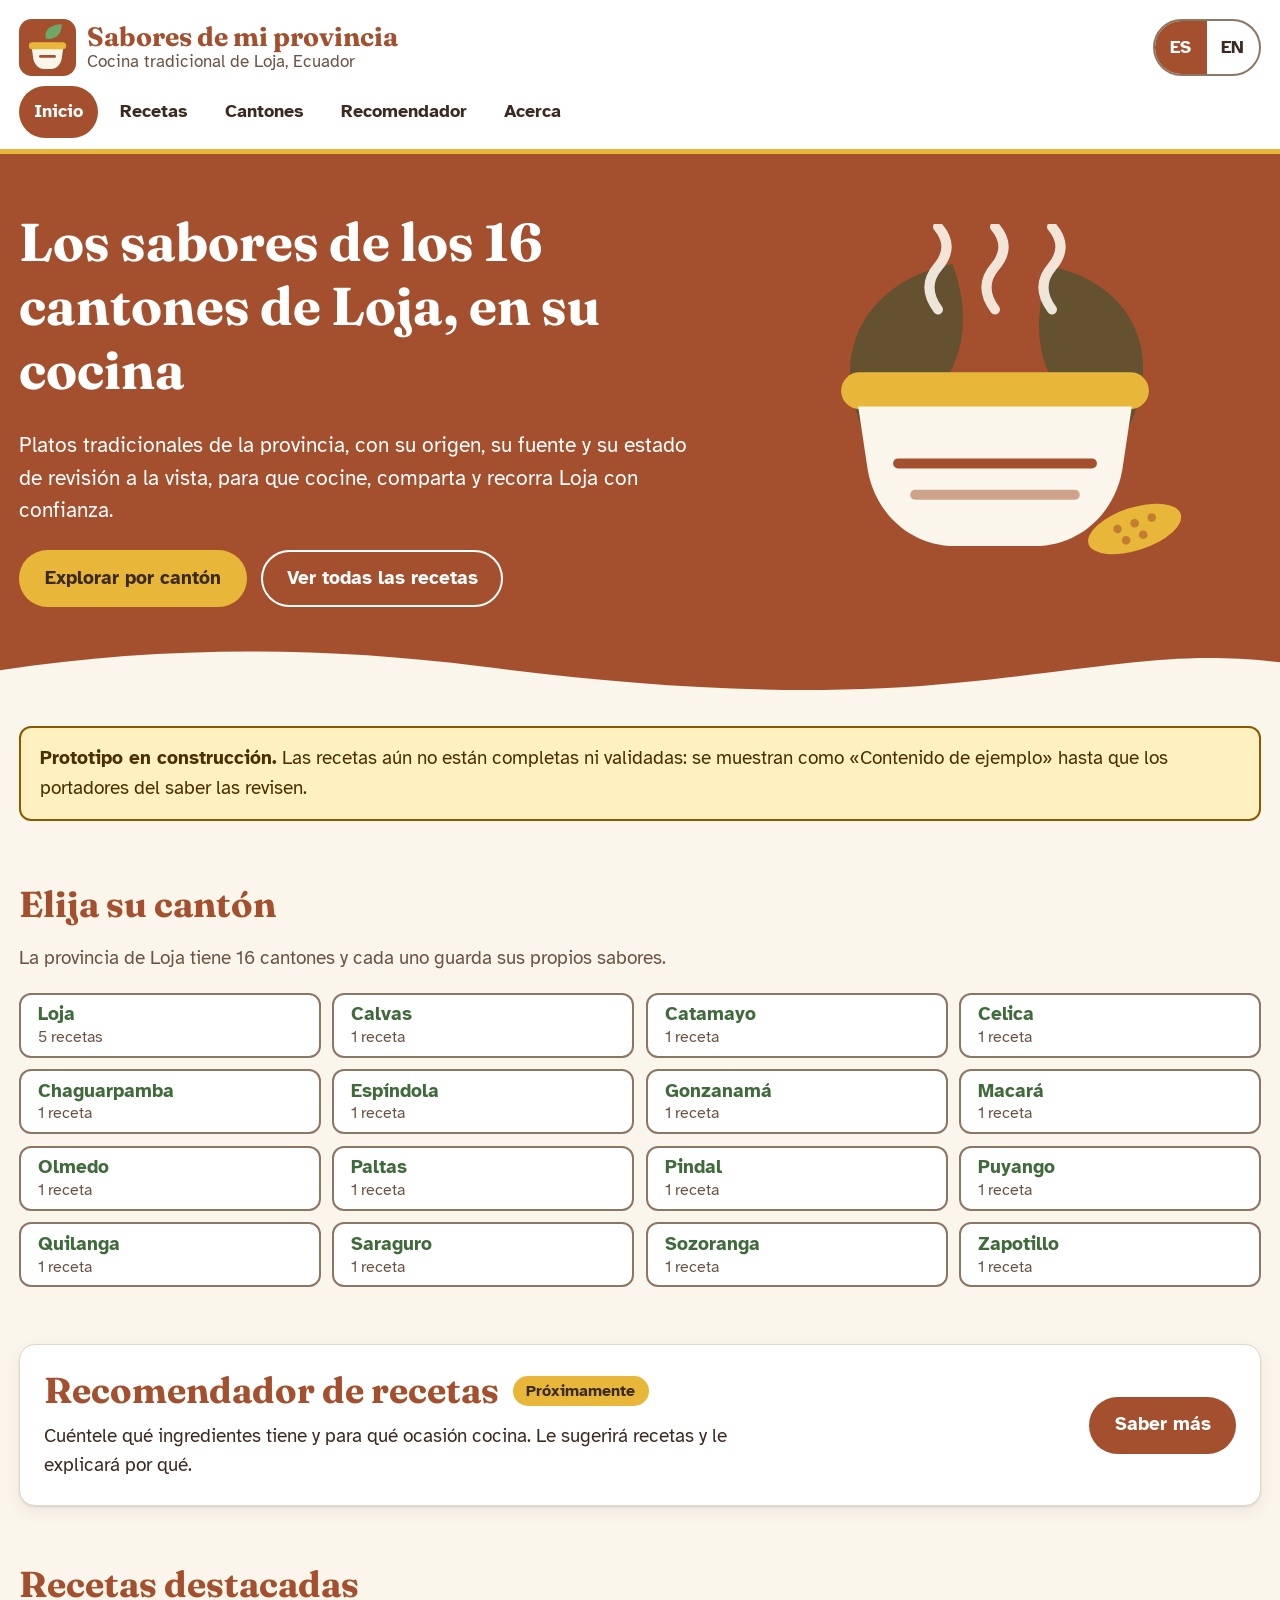
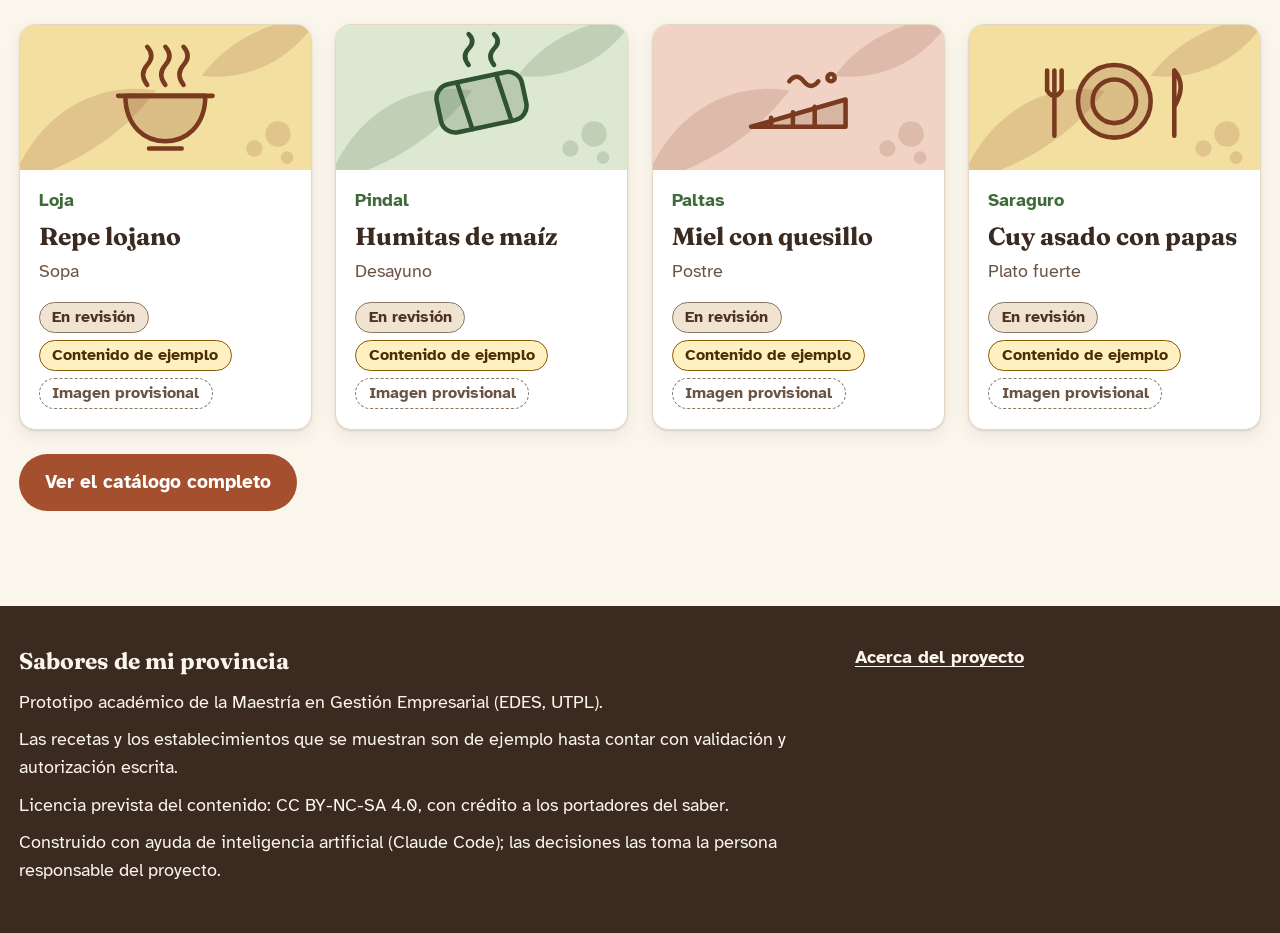
==== index.html @ e12f7990 "Etapa 1: primer diseño (portada, catálogo por cantón, idioma, accesibilidad)" ====
<!doctype html>
<html lang="es">
<head>
  <meta charset="utf-8">
  <meta name="viewport" content="width=device-width, initial-scale=1">
  <title>Sabores de mi provincia · Cocina tradicional de Loja, Ecuador</title>
  <meta name="description" content="Recetas tradicionales de los 16 cantones de Loja, Ecuador, con su origen, su fuente y su estado de revisión a la vista.">
  <meta name="color-scheme" content="light dark">
  <link rel="icon" href="assets/img/icono.svg" type="image/svg+xml">
  <link rel="preconnect" href="https://fonts.googleapis.com">
  <link rel="preconnect" href="https://fonts.gstatic.com" crossorigin>
  <link rel="stylesheet" href="https://fonts.googleapis.com/css2?family=Atkinson+Hyperlegible:ital,wght@0,400;0,700;1,400&family=Fraunces:opsz,wght@9..144,600;9..144,700&display=swap">
  <link rel="stylesheet" href="assets/css/styles.css">
  <script type="module" src="assets/js/app.js"></script>
</head>
<body data-pagina="inicio">
  <a class="saltar" href="#contenido" data-i18n="salto">Saltar al contenido</a>

  <header class="cabecera">
    <div class="contenedor cabecera__fila">
      <a class="marca" href="index.html">
        <img class="marca__logo" src="assets/img/icono.svg" alt="" width="48" height="48">
        <span class="marca__texto">
          <span class="marca__nombre">Sabores de mi provincia</span>
          <span class="marca__sub" data-i18n="marca.sub">Cocina tradicional de Loja, Ecuador</span>
        </span>
      </a>
      <div class="idioma" role="group" aria-label="Idioma" data-i18n-attr="aria-label:idioma.etiqueta">
        <button type="button" class="idioma__boton" data-lang="es" lang="es" aria-pressed="true" aria-label="Español">ES</button>
        <button type="button" class="idioma__boton" data-lang="en" lang="en" aria-pressed="false" aria-label="English">EN</button>
      </div>
    </div>
    <nav class="contenedor nav" aria-label="Principal" data-i18n-attr="aria-label:nav.etiqueta">
      <ul>
        <li><a href="index.html" aria-current="page" data-i18n="nav.inicio">Inicio</a></li>
        <li><a href="recetas.html" data-i18n="nav.recetas">Recetas</a></li>
        <li><a href="recetas.html#cantones" data-i18n="nav.cantones">Cantones</a></li>
        <li><a href="recomendador.html" data-i18n="nav.recomendador">Recomendador</a></li>
        <li><a href="acerca.html" data-i18n="nav.acerca">Acerca</a></li>
      </ul>
    </nav>
  </header>

  <main id="contenido" tabindex="-1">
    <section class="hero" aria-labelledby="titulo-portada">
      <div class="contenedor hero__fila">
        <div class="hero__texto">
          <h1 id="titulo-portada" data-i18n="inicio.h1">Los sabores de los 16 cantones de Loja, en su cocina</h1>
          <p class="hero__lead" data-i18n="inicio.lead">Platos tradicionales de la provincia, con su origen, su fuente y su estado de revisión a la vista, para que cocine, comparta y recorra Loja con confianza.</p>
          <div class="hero__acciones">
            <a class="boton boton--maiz" href="#cantones" data-i18n="inicio.cta.explorar">Explorar por cantón</a>
            <a class="boton boton--contorno" href="recetas.html" data-i18n="inicio.cta.recetas">Ver todas las recetas</a>
          </div>
        </div>
        <div class="hero__arte" aria-hidden="true">
          <svg viewBox="0 0 320 260" focusable="false">
            <path d="M70 150C40 90 70 40 130 28C150 80 130 130 70 150Z" fill="#2F5230" opacity=".55"/>
            <path d="M250 150C282 92 256 42 200 30C178 80 196 132 250 150Z" fill="#2F5230" opacity=".55"/>
            <path d="M120 60q-12 -16 0 -30q12 -14 0 -28M160 60q-12 -16 0 -30q12 -14 0 -28M200 60q-12 -16 0 -30q12 -14 0 -28" fill="none" stroke="#FBF6EC" stroke-width="7" stroke-linecap="round" opacity=".9"/>
            <rect x="52" y="104" width="216" height="26" rx="13" fill="#E8B638"/>
            <path d="M64 128h192l-6 40c-4 34-30 58-62 58h-56c-32 0-58-24-62-58Z" fill="#FBF6EC"/>
            <path d="M92 168h136" stroke="#A4502E" stroke-width="7" stroke-linecap="round"/>
            <path d="M104 190h112" stroke="#A4502E" stroke-width="7" stroke-linecap="round" opacity=".5"/>
            <ellipse cx="258" cy="214" rx="34" ry="15" fill="#E8B638" transform="rotate(-18 258 214)"/>
            <g fill="#A4502E" opacity=".55"><circle cx="246" cy="214" r="3"/><circle cx="258" cy="210" r="3"/><circle cx="270" cy="206" r="3"/><circle cx="252" cy="222" r="3"/><circle cx="264" cy="218" r="3"/></g>
          </svg>
        </div>
      </div>
      <svg class="hero__ola" viewBox="0 0 1440 60" preserveAspectRatio="none" aria-hidden="true" focusable="false"><path d="M0 60V28C180 4 360 4 540 24S900 56 1080 40 1320 8 1440 20V60Z"/></svg>
    </section>

    <div class="contenedor">
      <div class="aviso" role="note">
        <p><strong data-i18n="aviso.titulo">Prototipo en construcción.</strong> <span data-i18n="aviso.texto">Las recetas aún no están completas ni validadas: se muestran como «Contenido de ejemplo» hasta que los portadores del saber las revisen.</span></p>
      </div>

      <section class="seccion" id="cantones" aria-labelledby="titulo-cantones">
        <h2 id="titulo-cantones" data-i18n="inicio.cantones.h2">Elija su cantón</h2>
        <p class="seccion__intro" data-i18n="inicio.cantones.intro">La provincia de Loja tiene 16 cantones y cada uno guarda sus propios sabores.</p>
        <ul class="chips" id="lista-cantones"></ul>
      </section>

      <section class="seccion" aria-labelledby="titulo-recomendador">
        <div class="banda">
          <h2 id="titulo-recomendador">
            <span data-i18n="inicio.recomendador.h2">Recomendador de recetas</span>
            <span class="insignia insignia--proximamente" data-i18n="insignia.proximamente">Próximamente</span>
          </h2>
          <p data-i18n="inicio.recomendador.texto">Cuéntele qué ingredientes tiene y para qué ocasión cocina. Le sugerirá recetas y le explicará por qué.</p>
          <a class="boton boton--primario" href="recomendador.html" data-i18n="inicio.recomendador.enlace">Saber más</a>
        </div>
      </section>

      <section class="seccion" aria-labelledby="titulo-destacadas">
        <h2 id="titulo-destacadas" data-i18n="inicio.destacadas.h2">Recetas destacadas</h2>
        <ul class="rejilla rejilla--destacadas" id="lista-destacadas"></ul>
        <p style="margin-top:1.25rem"><a class="boton boton--primario" href="recetas.html" data-i18n="inicio.destacadas.ver">Ver el catálogo completo</a></p>
      </section>

      <noscript><p class="aviso" data-i18n="noscript">Este sitio necesita JavaScript para mostrar las recetas. Actívelo en su navegador.</p></noscript>
    </div>
  </main>

  <footer class="pie">
    <div class="contenedor pie__grid">
      <div>
        <p class="pie__marca">Sabores de mi provincia</p>
        <p data-i18n="pie.proyecto">Prototipo académico de la Maestría en Gestión Empresarial (EDES, UTPL).</p>
        <p data-i18n="pie.ejemplo">Las recetas y los establecimientos que se muestran son de ejemplo hasta contar con validación y autorización escrita.</p>
        <p data-i18n="pie.licencia">Licencia prevista del contenido: CC BY-NC-SA 4.0, con crédito a los portadores del saber.</p>
        <p data-i18n="pie.ia">Construido con ayuda de inteligencia artificial (Claude Code); las decisiones las toma la persona responsable del proyecto.</p>
      </div>
      <p><a href="acerca.html" data-i18n="pie.acerca">Acerca del proyecto</a></p>
    </div>
  </footer>

  <div id="anuncios" class="solo-lectores" role="status" aria-live="polite"></div>
</body>
</html>
---- assets/css/styles.css ----
/* ==========================================================================
   Sabores de mi provincia — hoja de estilos
   Diseño pensado primero para teléfono (360 px) y luego ampliado.
   Colores: barro del tiesto, hoja de achira, maíz, café y quesillo.
   Los contrastes se comprueban con herramientas/contraste.py
   ========================================================================== */

/* ---------- 1. Tokens de diseño ---------- */
:root {
  --color-fondo: #FBF6EC;          /* crema quesillo */
  --color-superficie: #FFFFFF;     /* tarjetas */
  --color-texto: #3B2A20;          /* café tostado */
  --color-texto-suave: #6B5444;
  --color-primario: #A4502E;       /* terracota */
  --color-sobre-primario: #FFFFFF;
  --color-secundario: #3F6B3A;     /* verde achira */
  --color-acento: #E8B638;         /* maíz: solo decoración y fondos con texto oscuro */
  --color-sobre-acento: #3B2A20;

  --color-aviso-fondo: #FFF0C2;
  --color-aviso-texto: #4A3000;
  --color-aviso-borde: #8A5A00;
  --color-revision-fondo: #F0E3D2;
  --color-revision-texto: #4D3320;

  --color-borde: #8C7664;          /* bordes de controles (≥ 3:1) */
  --color-borde-suave: #E4D8C4;    /* solo decorativo */
  --color-foco: #0B4F9C;
  --color-foco-pie: #FFD166;

  --color-hero-fondo: #A4502E;
  --color-hero-texto: #FFFFFF;
  --color-pie-fondo: #3B2A20;
  --color-pie-texto: #FBF6EC;

  /* Fondos y trazos de las ilustraciones provisionales (decorativas) */
  --ilu-a-fondo: #F3DFA0; --ilu-a-trazo: #7A3A1F;   /* maíz */
  --ilu-b-fondo: #DCE8D2; --ilu-b-trazo: #2F5230;   /* achira */
  --ilu-c-fondo: #F0D3C4; --ilu-c-trazo: #7A3A1F;   /* barro */

  --fuente-titulos: "Fraunces", Georgia, "Times New Roman", serif;
  --fuente-texto: "Atkinson Hyperlegible", system-ui, -apple-system, "Segoe UI", Roboto, "Helvetica Neue", Arial, sans-serif;

  --radio: 16px;
  --sombra: 0 1px 2px rgba(59, 42, 32, .12), 0 6px 16px rgba(59, 42, 32, .08);
  --ancho: 70rem;
}

@media (prefers-color-scheme: dark) {
  :root {
    --color-fondo: #1E1712;
    --color-superficie: #2A2018;
    --color-texto: #F4EADB;
    --color-texto-suave: #CDBCA8;
    --color-primario: #E59A78;
    --color-sobre-primario: #1E1712;
    --color-secundario: #A6D19C;
    --color-sobre-acento: #3B2A20;

    --color-aviso-fondo: #3A2D10;
    --color-aviso-texto: #FFE3A0;
    --color-aviso-borde: #E8B638;
    --color-revision-fondo: #3A2C21;
    --color-revision-texto: #F0DCC6;

    --color-borde: #9C8672;
    --color-borde-suave: #3D3025;
    --color-foco: #FFD166;

    --color-hero-fondo: #7A3A1F;
    --color-hero-texto: #FFF8EE;
    --color-pie-fondo: #120D0A;
    --color-pie-texto: #F4EADB;

    --ilu-a-fondo: #4A3A1C; --ilu-a-trazo: #F2C88A;
    --ilu-b-fondo: #2A3D2A; --ilu-b-trazo: #BFE0B4;
    --ilu-c-fondo: #4A2C20; --ilu-c-trazo: #F2B49A;

    --sombra: 0 1px 2px rgba(0, 0, 0, .5), 0 6px 16px rgba(0, 0, 0, .3);
  }
}

/* ---------- 2. Base ---------- */
*, *::before, *::after { box-sizing: border-box; }

html {
  font-size: 112.5%;               /* 18 px base; crece con la configuración del navegador */
  -webkit-text-size-adjust: 100%;
}

body {
  margin: 0;
  min-height: 100vh;
  display: flex;
  flex-direction: column;
  background: var(--color-fondo);
  color: var(--color-texto);
  font-family: var(--fuente-texto);
  line-height: 1.55;
}

main { flex: 1 0 auto; }
main:focus { outline: none; }

h1, h2, h3 {
  font-family: var(--fuente-titulos);
  font-weight: 700;
  line-height: 1.2;
  margin: 0 0 .5em;
  color: var(--color-texto);
}
h1 { font-size: clamp(1.8rem, 1.2rem + 3vw, 2.8rem); }
h2 { font-size: clamp(1.4rem, 1.15rem + 1.2vw, 1.9rem); color: var(--color-primario); }
h3 { font-size: 1.2rem; }
h2:focus { outline: none; }

p { margin: 0 0 1em; }
a { color: var(--color-primario); text-underline-offset: .18em; }
a:hover { text-decoration-thickness: 3px; }
img, svg { max-width: 100%; }
ul { margin: 0; padding: 0; list-style: none; }

.contenedor {
  width: min(100% - 2rem, var(--ancho));
  margin-inline: auto;
}

.solo-lectores {
  position: absolute; width: 1px; height: 1px; overflow: hidden;
  clip: rect(0 0 0 0); clip-path: inset(50%); white-space: nowrap;
}

/* Foco visible en todos los elementos interactivos (WCAG 2.4.7 y 2.4.11) */
:focus-visible {
  outline: 3px solid var(--color-foco);
  outline-offset: 3px;
  border-radius: 4px;
}

.saltar {
  position: absolute; left: .5rem; top: -4rem; z-index: 10;
  background: var(--color-superficie); color: var(--color-texto);
  padding: .75rem 1rem; border: 2px solid var(--color-texto); border-radius: 8px;
  font-weight: 700;
}
.saltar:focus { top: .5rem; }

/* ---------- 3. Cabecera y navegación ---------- */
.cabecera {
  background: var(--color-superficie);
  border-bottom: 5px solid var(--color-acento);
}
.cabecera__fila {
  display: flex; align-items: center; justify-content: space-between;
  gap: .75rem; padding-block: .75rem .25rem;
}

.marca {
  display: flex; align-items: center; gap: .6rem;
  color: var(--color-texto); text-decoration: none; min-width: 0;
}
.marca:hover .marca__nombre { text-decoration: underline; text-decoration-thickness: 2px; }
.marca__logo { width: 2.6rem; height: 2.6rem; flex: none; }
.marca__texto { display: flex; flex-direction: column; min-width: 0; }
.marca__nombre {
  font-family: var(--fuente-titulos); font-weight: 700;
  font-size: 1.2rem; line-height: 1.15; color: var(--color-primario);
}
.marca__sub { font-size: .875rem; line-height: 1.25; color: var(--color-texto-suave); }

.idioma {
  display: flex; flex: none;
  border: 2px solid var(--color-borde); border-radius: 999px; overflow: hidden;
}
.idioma__boton {
  min-width: 2.75rem; min-height: 2.75rem; padding: 0 .5rem;
  font: inherit; font-weight: 700; font-size: .95rem;
  background: transparent; color: var(--color-texto);
  border: 0; cursor: pointer;
}
.idioma__boton:hover { background: var(--color-revision-fondo); }
.idioma__boton[aria-pressed="true"] {
  background: var(--color-primario); color: var(--color-sobre-primario);
}
.idioma__boton:focus-visible { outline-offset: -4px; border-radius: 999px; }

.nav ul {
  display: flex; flex-wrap: wrap; gap: .25rem .35rem; padding-block: .25rem .6rem;
}
.nav a {
  display: inline-flex; align-items: center; min-height: 2.75rem;
  padding: .25rem .8rem; border-radius: 999px;
  color: var(--color-texto); text-decoration: none; font-weight: 700; font-size: .95rem;
}
.nav a:hover { background: var(--color-revision-fondo); text-decoration: underline; }
.nav a[aria-current="page"] {
  background: var(--color-primario); color: var(--color-sobre-primario);
}

/* ---------- 4. Botones, insignias, avisos ---------- */
.boton {
  display: inline-flex; align-items: center; justify-content: center; gap: .5rem;
  min-height: 3rem; padding: .6rem 1.25rem; border-radius: 999px;
  font: inherit; font-weight: 700; text-decoration: none; text-align: center;
  border: 2px solid transparent; cursor: pointer;
}
.boton--maiz { background: var(--color-acento); color: var(--color-sobre-acento); }
.boton--maiz:hover { background: #F2C85A; }
.boton--contorno { border-color: currentColor; color: var(--color-hero-texto); background: transparent; }
.boton--contorno:hover { background: rgba(255, 255, 255, .14); }
.boton--primario { background: var(--color-primario); color: var(--color-sobre-primario); }
.boton--primario:hover { text-decoration: underline; }
.hero :focus-visible { outline-color: #FFFFFF; }

.insignias { display: flex; flex-wrap: wrap; gap: .4rem; }
.insignia {
  display: inline-block; padding: .15rem .65rem; border-radius: 999px;
  font-family: var(--fuente-texto); font-size: .85rem; font-weight: 700; line-height: 1.4;
  border: 1.5px solid transparent;
}
.insignia--revision { background: var(--color-revision-fondo); color: var(--color-revision-texto); border-color: var(--color-borde); }
.insignia--ejemplo { background: var(--color-aviso-fondo); color: var(--color-aviso-texto); border-color: var(--color-aviso-borde); }
.insignia--imagen { background: transparent; color: var(--color-texto-suave); border: 1.5px dashed var(--color-borde); }
.insignia--validada { background: var(--color-secundario); color: var(--color-fondo); }
.insignia--proximamente { background: var(--color-acento); color: var(--color-sobre-acento); }

.aviso {
  margin-block: 1.25rem;
  padding: .85rem 1rem; border-radius: 12px;
  background: var(--color-aviso-fondo); color: var(--color-aviso-texto);
  border: 2px solid var(--color-aviso-borde);
}
.aviso p { margin: 0; }

/* ---------- 5. Portada ---------- */
.hero {
  position: relative; overflow: hidden;
  background: var(--color-hero-fondo); color: var(--color-hero-texto);
  padding-top: 2rem;
}
.hero__fila { position: relative; z-index: 1; display: grid; gap: 1rem; padding-bottom: 3.5rem; }
.hero h1 { color: var(--color-hero-texto); max-width: 22ch; }
.hero__lead { font-size: 1.1rem; max-width: 38rem; }
.hero__acciones { display: flex; flex-wrap: wrap; gap: .75rem; margin-top: 1.25rem; }
.hero__arte { display: none; }
.hero__ola { position: absolute; left: 0; bottom: -1px; width: 100%; height: 2.2rem; display: block; }
.hero__ola path { fill: var(--color-fondo); }

.seccion { padding-block: 2rem 1rem; }
.seccion__intro { max-width: 40rem; color: var(--color-texto-suave); }

.chips { display: grid; grid-template-columns: repeat(2, 1fr); gap: .6rem; }
.chip {
  display: flex; flex-direction: column; justify-content: center; gap: .1rem;
  min-height: 3.25rem; padding: .45rem .9rem;
  background: var(--color-superficie); color: var(--color-secundario);
  border: 2px solid var(--color-borde); border-radius: 12px;
  text-decoration: none; font-weight: 700; line-height: 1.2;
}
.chip__n { font-size: .85rem; font-weight: 400; color: var(--color-texto-suave); }
.chip:hover { border-color: var(--color-secundario); text-decoration: underline; }

.banda {
  display: grid; gap: .5rem; padding: 1.25rem; border-radius: var(--radio);
  background: var(--color-superficie); border: 1px solid var(--color-borde-suave); box-shadow: var(--sombra);
}
.banda h2 { margin: 0; display: flex; flex-wrap: wrap; align-items: center; gap: .5rem .75rem; }
.banda p { margin: 0; max-width: 40rem; }
.banda .boton { justify-self: start; margin-top: .5rem; }

/* ---------- 6. Tarjetas de receta ---------- */
.rejilla { display: grid; grid-template-columns: 1fr; gap: 1rem; }
.tarjeta {
  display: flex; flex-direction: column; overflow: hidden;
  background: var(--color-superficie); border: 1px solid var(--color-borde-suave);
  border-radius: var(--radio); box-shadow: var(--sombra);
}
.tarjeta__imagen { aspect-ratio: 2 / 1; background: var(--ilu-a-fondo); }
.tarjeta__imagen svg { display: block; width: 100%; height: 100%; }
.tarjeta__cuerpo { display: flex; flex-direction: column; gap: .35rem; padding: .9rem 1rem 1.1rem; flex: 1; }
.tarjeta__canton { margin: 0; font-weight: 700; font-size: .95rem; color: var(--color-secundario); }
.tarjeta__titulo { margin: 0; font-size: 1.3rem; color: var(--color-texto); }
.tarjeta__tipo { margin: 0; color: var(--color-texto-suave); font-size: .95rem; }
.tarjeta .insignias { margin-top: auto; padding-top: .5rem; }

.ilu { color: var(--ilu-trazo); }
.ilu--a { --ilu-fondo: var(--ilu-a-fondo); --ilu-trazo: var(--ilu-a-trazo); }
.ilu--b { --ilu-fondo: var(--ilu-b-fondo); --ilu-trazo: var(--ilu-b-trazo); }
.ilu--c { --ilu-fondo: var(--ilu-c-fondo); --ilu-trazo: var(--ilu-c-trazo); }
.ilu__fondo { fill: var(--ilu-fondo); }
.ilu__relleno { fill: var(--ilu-trazo); opacity: .16; }
.ilu__linea { fill: none; stroke: var(--ilu-trazo); stroke-width: 5; stroke-linecap: round; stroke-linejoin: round; }
.ilu__masa { fill: var(--ilu-trazo); fill-opacity: .2; stroke: var(--ilu-trazo); stroke-width: 5; stroke-linejoin: round; }

/* ---------- 7. Catálogo ---------- */
.encabezado-pagina { padding-block: 2rem 0; }
.encabezado-pagina p { max-width: 40rem; }
.conteo { font-weight: 700; color: var(--color-texto-suave); }
.indice { margin-block: 1.5rem; }
.indice h2 { font-size: 1.15rem; }
.canton {
  padding-block: 1.25rem 1.75rem; scroll-margin-top: 1rem;
  border-top: 3px solid var(--color-acento);
}
/* Los cantones con una sola receta se reparten en columnas; los que tienen varias ocupan todo el ancho */
.catalogo { display: grid; grid-template-columns: 1fr; column-gap: 1.5rem; }
.canton:not(.canton--varias) .rejilla { grid-template-columns: 1fr; }
.canton__cab { display: flex; flex-direction: column; gap: .15rem; margin-bottom: 1rem; }
.canton__cab h2 { margin: 0; }
.canton__cab p { margin: 0; color: var(--color-texto-suave); font-size: .95rem; }
.estado { min-height: 1.5rem; font-weight: 700; }
.estado--error { padding: 1rem; border: 2px solid var(--color-aviso-borde); border-radius: 12px; background: var(--color-aviso-fondo); color: var(--color-aviso-texto); }

/* ---------- 8. Páginas «próximamente» ---------- */
.prox { padding-block: 2.5rem 3rem; max-width: 42rem; }
.prox .insignia { margin-bottom: 1rem; }

/* ---------- 9. Pie de página ---------- */
.pie {
  margin-top: 3rem; padding-block: 2rem;
  background: var(--color-pie-fondo); color: var(--color-pie-texto); font-size: .95rem;
}
.pie__grid { display: grid; gap: 1.25rem; }
.pie p { margin: 0 0 .5rem; max-width: 46rem; }
.pie a { color: var(--color-pie-texto); font-weight: 700; }
.pie :focus-visible { outline-color: var(--color-foco-pie); }
.pie__marca { font-family: var(--fuente-titulos); font-size: 1.2rem; font-weight: 700; }

/* ---------- 10. Pantallas medianas y grandes ---------- */
@media (min-width: 40rem) {
  .chips { grid-template-columns: repeat(3, 1fr); }
  .rejilla { grid-template-columns: repeat(2, 1fr); }
  .catalogo { grid-template-columns: repeat(2, 1fr); }
  .canton--varias { grid-column: 1 / -1; }
  .marca__nombre { font-size: 1.4rem; }
  .marca__logo { width: 3rem; height: 3rem; }
}

@media (min-width: 56rem) {
  html { font-size: 118.75%; }
  .chips { grid-template-columns: repeat(4, 1fr); }
  .rejilla { grid-template-columns: repeat(3, 1fr); gap: 1.25rem; }
  .cabecera__fila { padding-block: 1rem .25rem; }
  .rejilla--destacadas { grid-template-columns: repeat(4, 1fr); }
  .catalogo { grid-template-columns: repeat(3, 1fr); }
  .hero { padding-top: 3rem; }
  .hero__fila { grid-template-columns: 1.3fr 1fr; align-items: center; padding-bottom: 5rem; }
  .hero__arte { display: block; }
  .hero__arte svg { width: 100%; max-width: 24rem; margin-inline: auto; display: block; }
  .hero__ola { height: 3.2rem; }
  .banda { grid-template-columns: 1fr auto; align-items: center; column-gap: 2rem; }
  .banda .boton { margin-top: 0; grid-row: 1 / span 2; grid-column: 2; }
  .pie__grid { grid-template-columns: 2fr 1fr; align-items: start; }
}

/* ---------- 11. Preferencias de accesibilidad ---------- */
@media (prefers-reduced-motion: reduce) {
  *, *::before, *::after { transition: none !important; animation: none !important; }
}

@media (forced-colors: active) {
  .tarjeta, .chip, .aviso, .insignia { border: 2px solid CanvasText; }
}
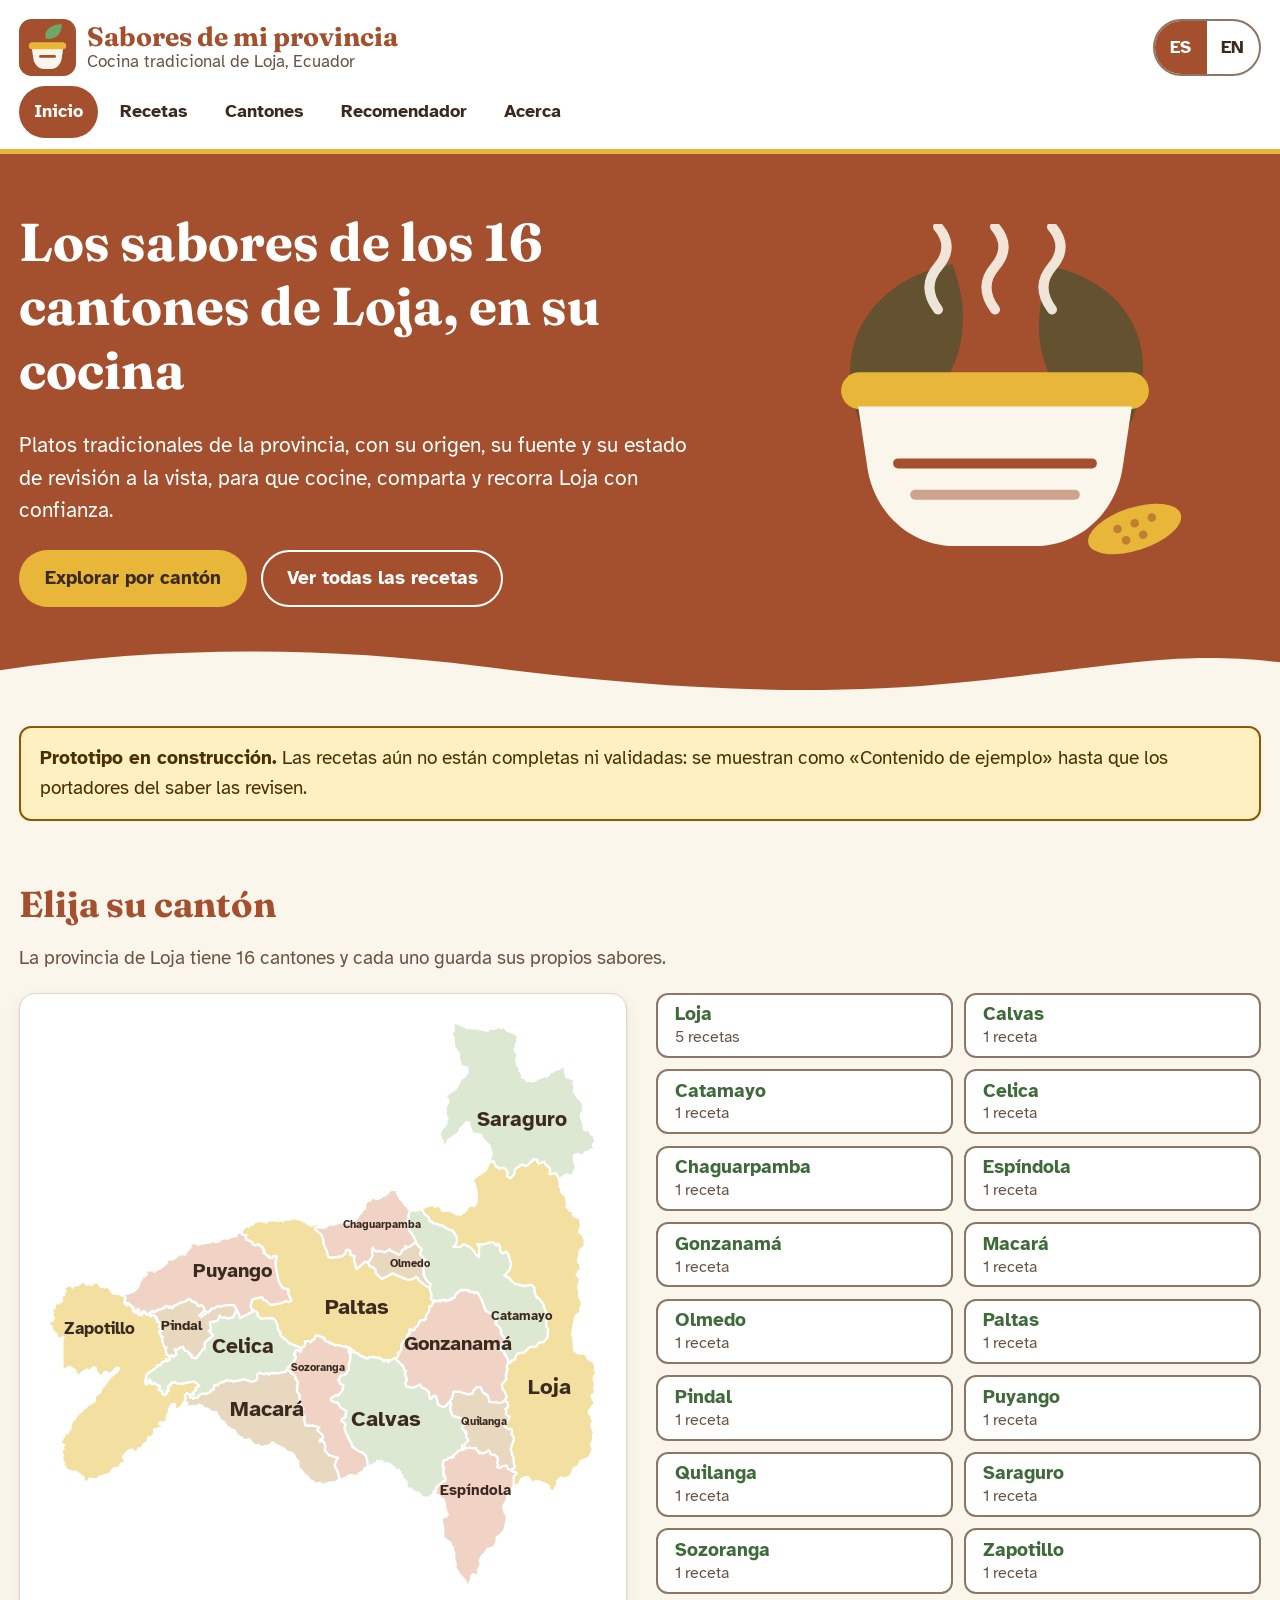
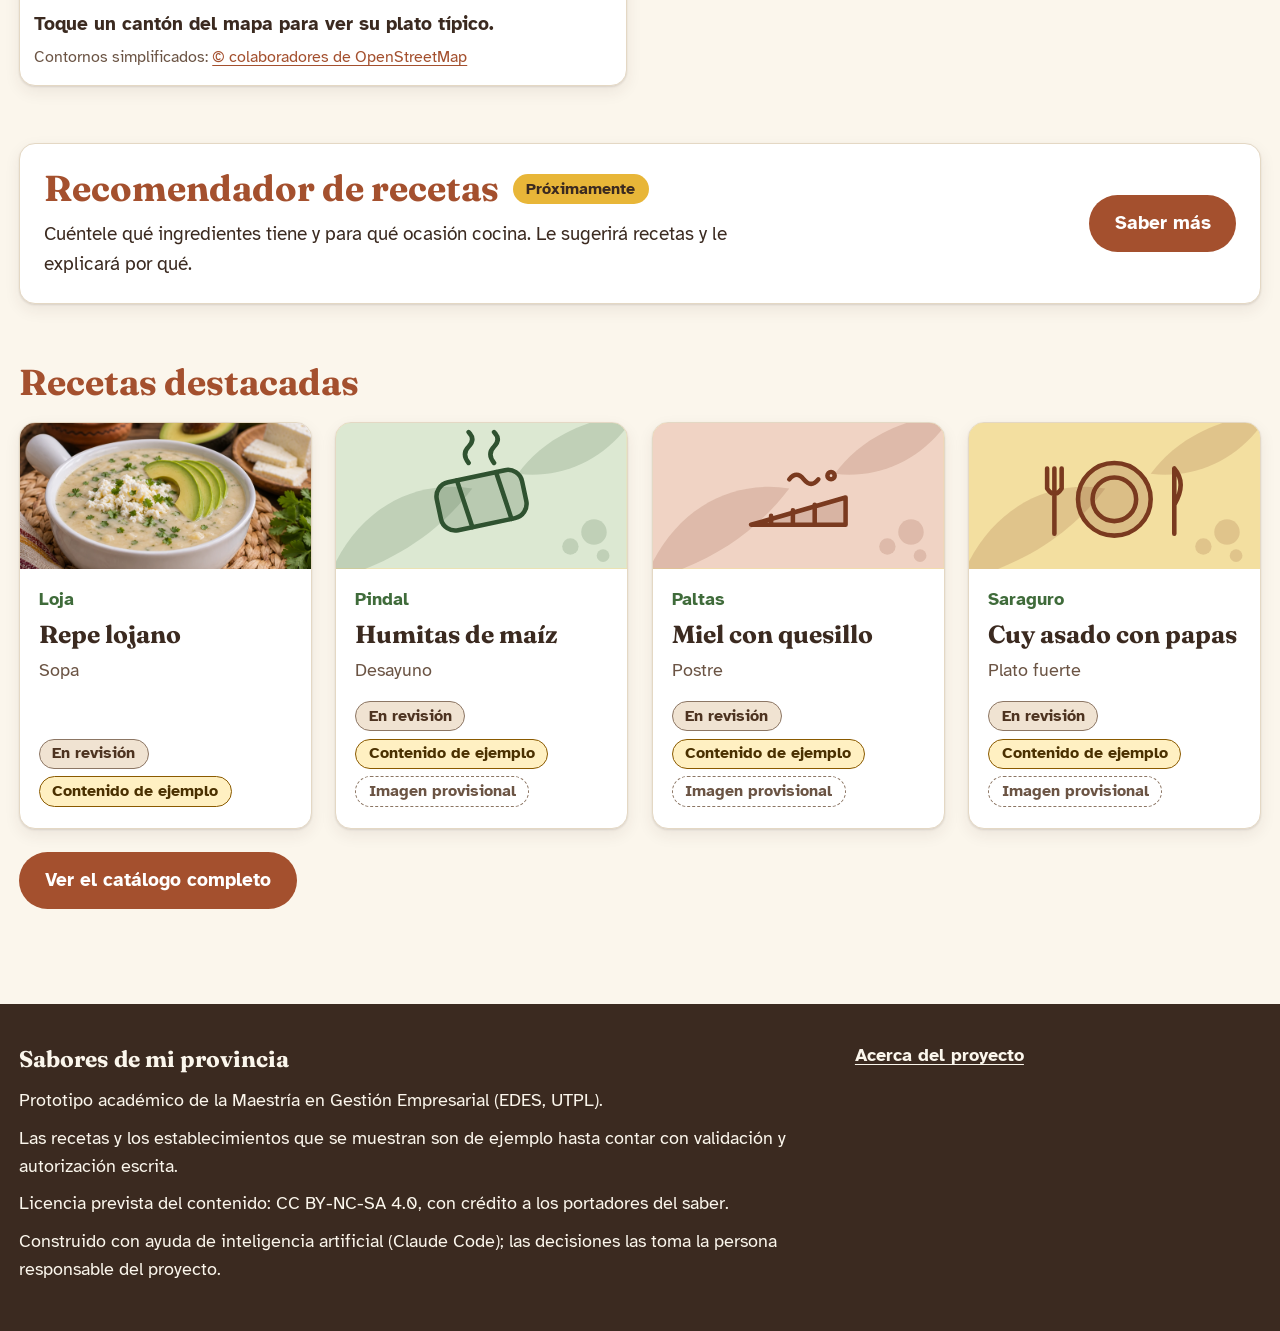
==== commit de39e9ee: "Agrega el mapa clicable de los cantones de Loja con enlace al plato típico Co-Authored-By: Claude So" ====
--- a/index.html
+++ b/index.html
@@ -77,7 +77,10 @@
       <section class="seccion" id="cantones" aria-labelledby="titulo-cantones">
         <h2 id="titulo-cantones" data-i18n="inicio.cantones.h2">Elija su cantón</h2>
         <p class="seccion__intro" data-i18n="inicio.cantones.intro">La provincia de Loja tiene 16 cantones y cada uno guarda sus propios sabores.</p>
-        <ul class="chips" id="lista-cantones"></ul>
+        <div class="mapa-cantones">
+          <div class="mapa" id="mapa"></div>
+          <ul class="chips" id="lista-cantones"></ul>
+        </div>
       </section>
 
       <section class="seccion" aria-labelledby="titulo-recomendador">
--- a/assets/css/styles.css
+++ b/assets/css/styles.css
@@ -37,6 +37,7 @@
   --ilu-a-fondo: #F3DFA0; --ilu-a-trazo: #7A3A1F;   /* maíz */
   --ilu-b-fondo: #DCE8D2; --ilu-b-trazo: #2F5230;   /* achira */
   --ilu-c-fondo: #F0D3C4; --ilu-c-trazo: #7A3A1F;   /* barro */
+  --mapa-d-fondo: #E8D8C0;                          /* arena (cuarto color del mapa) */
 
   --fuente-titulos: "Fraunces", Georgia, "Times New Roman", serif;
   --fuente-texto: "Atkinson Hyperlegible", system-ui, -apple-system, "Segoe UI", Roboto, "Helvetica Neue", Arial, sans-serif;
@@ -75,6 +76,7 @@
     --ilu-a-fondo: #4A3A1C; --ilu-a-trazo: #F2C88A;
     --ilu-b-fondo: #2A3D2A; --ilu-b-trazo: #BFE0B4;
     --ilu-c-fondo: #4A2C20; --ilu-c-trazo: #F2B49A;
+    --mapa-d-fondo: #3F3426;
 
     --sombra: 0 1px 2px rgba(0, 0, 0, .5), 0 6px 16px rgba(0, 0, 0, .3);
   }
@@ -268,6 +270,28 @@
 .banda p { margin: 0; max-width: 40rem; }
 .banda .boton { justify-self: start; margin-top: .5rem; }
 
+/* ---------- 5b. Mapa de cantones ---------- */
+.mapa-cantones { display: grid; gap: 1.5rem; }
+.mapa {
+  padding: .75rem; background: var(--color-superficie);
+  border: 1px solid var(--color-borde-suave); border-radius: var(--radio); box-shadow: var(--sombra);
+}
+.mapa:empty { display: none; }
+.mapa__svg { display: block; width: 100%; height: auto; max-height: 38rem; }
+.mapa__canton { cursor: pointer; outline: none; }
+.mapa__canton path { stroke: var(--color-superficie); stroke-width: 3; stroke-linejoin: round; }
+.mapa__canton--0 path { fill: var(--ilu-a-fondo); }
+.mapa__canton--1 path { fill: var(--ilu-b-fondo); }
+.mapa__canton--2 path { fill: var(--ilu-c-fondo); }
+.mapa__canton--3 path { fill: var(--mapa-d-fondo); }
+.mapa__etiquetas text {
+  fill: var(--color-texto); font-family: var(--fuente-texto); font-weight: 700; pointer-events: none;
+}
+.mapa__resalte { fill: none; stroke: var(--color-primario); stroke-width: 6; stroke-linejoin: round; pointer-events: none; }
+.mapa__resalte--foco { stroke: var(--color-foco); stroke-width: 8; }
+.mapa__info { margin: .5rem 0 0; min-height: 1.6em; font-weight: 700; color: var(--color-texto); }
+.mapa__nota { margin: .25rem 0 0; font-size: .85rem; color: var(--color-texto-suave); }
+
 /* ---------- 6. Tarjetas de receta ---------- */
 .rejilla { display: grid; grid-template-columns: 1fr; gap: 1rem; }
 .tarjeta {
@@ -277,6 +301,7 @@
 }
 .tarjeta__imagen { aspect-ratio: 2 / 1; background: var(--ilu-a-fondo); }
 .tarjeta__imagen svg { display: block; width: 100%; height: 100%; }
+.tarjeta__imagen img { display: block; width: 100%; height: auto; aspect-ratio: 2 / 1; object-fit: cover; }
 .tarjeta__cuerpo { display: flex; flex-direction: column; gap: .35rem; padding: .9rem 1rem 1.1rem; flex: 1; }
 .tarjeta__canton { margin: 0; font-weight: 700; font-size: .95rem; color: var(--color-secundario); }
 .tarjeta__titulo { margin: 0; font-size: 1.3rem; color: var(--color-texto); }
@@ -339,6 +364,8 @@
 @media (min-width: 56rem) {
   html { font-size: 118.75%; }
   .chips { grid-template-columns: repeat(4, 1fr); }
+  .mapa-cantones { grid-template-columns: minmax(20rem, 32rem) 1fr; align-items: start; }
+  .mapa-cantones .chips { grid-template-columns: repeat(2, 1fr); }
   .rejilla { grid-template-columns: repeat(3, 1fr); gap: 1.25rem; }
   .cabecera__fila { padding-block: 1rem .25rem; }
   .rejilla--destacadas { grid-template-columns: repeat(4, 1fr); }
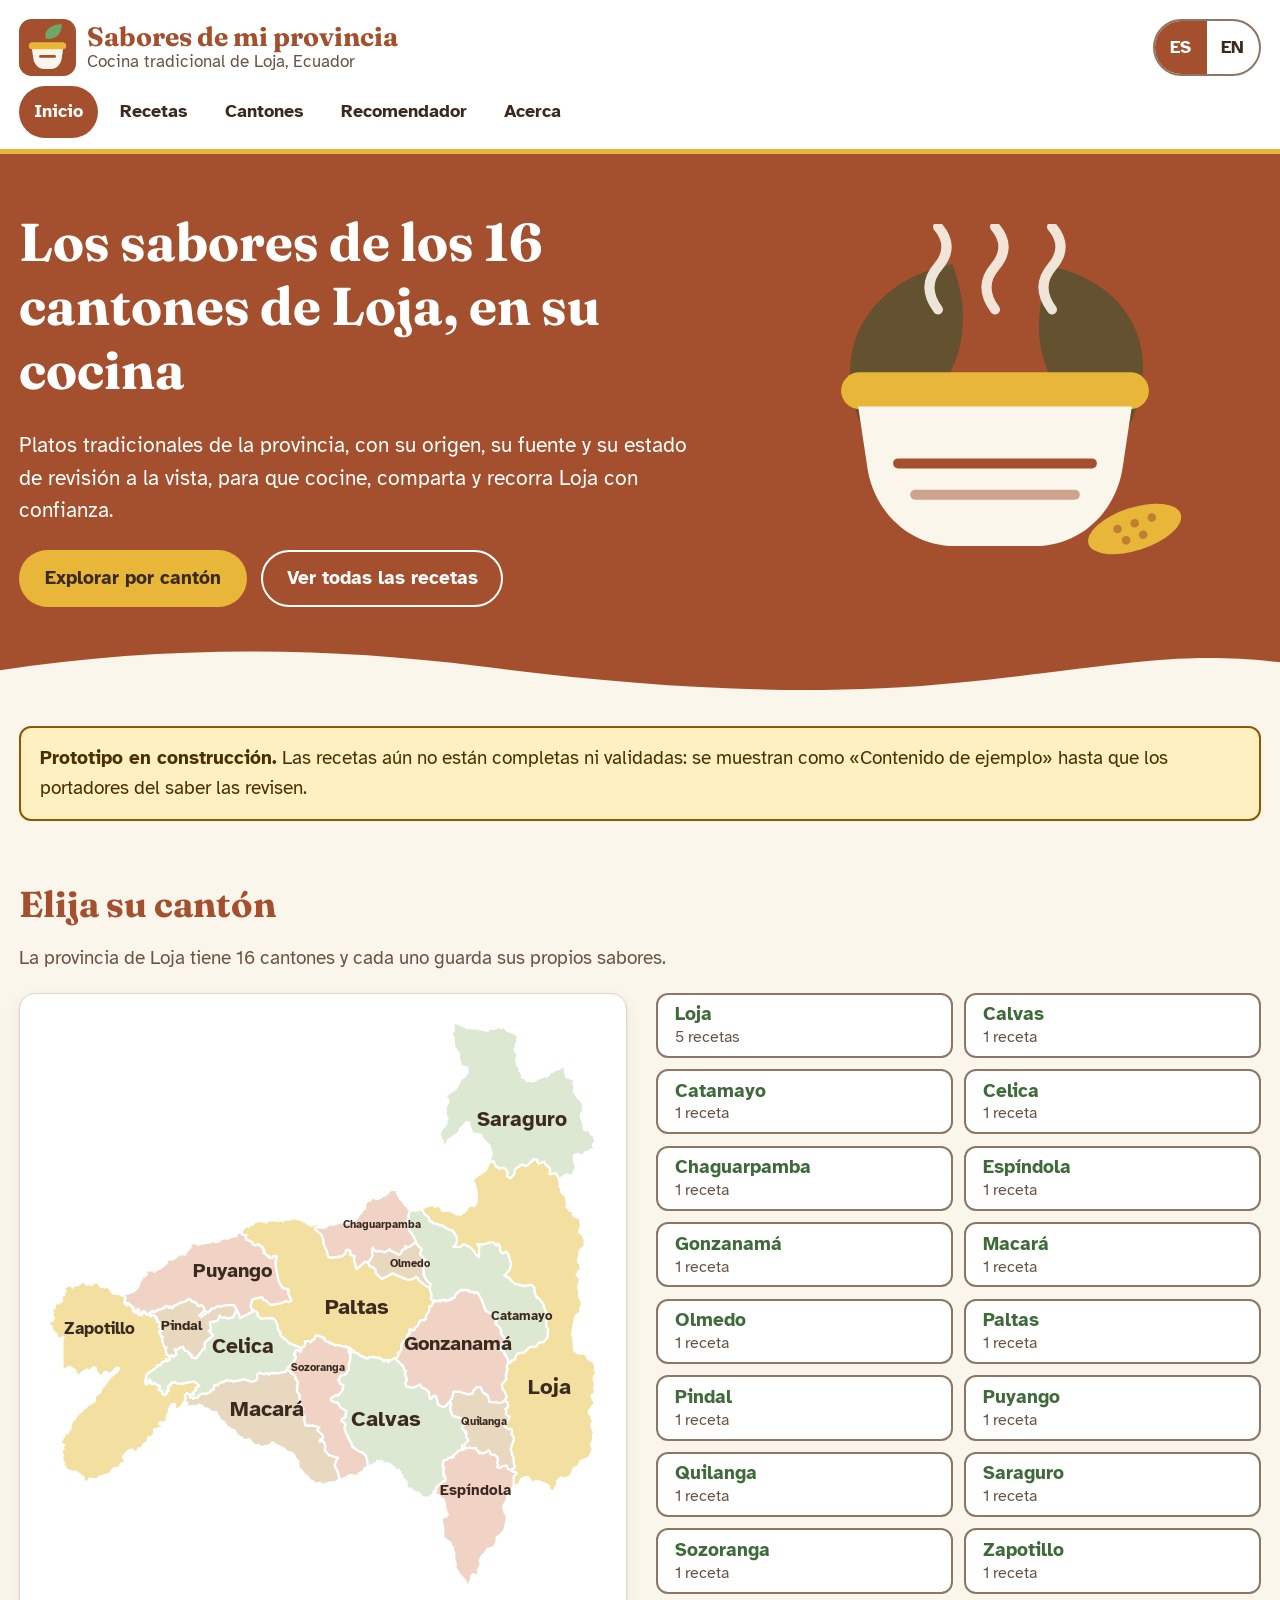
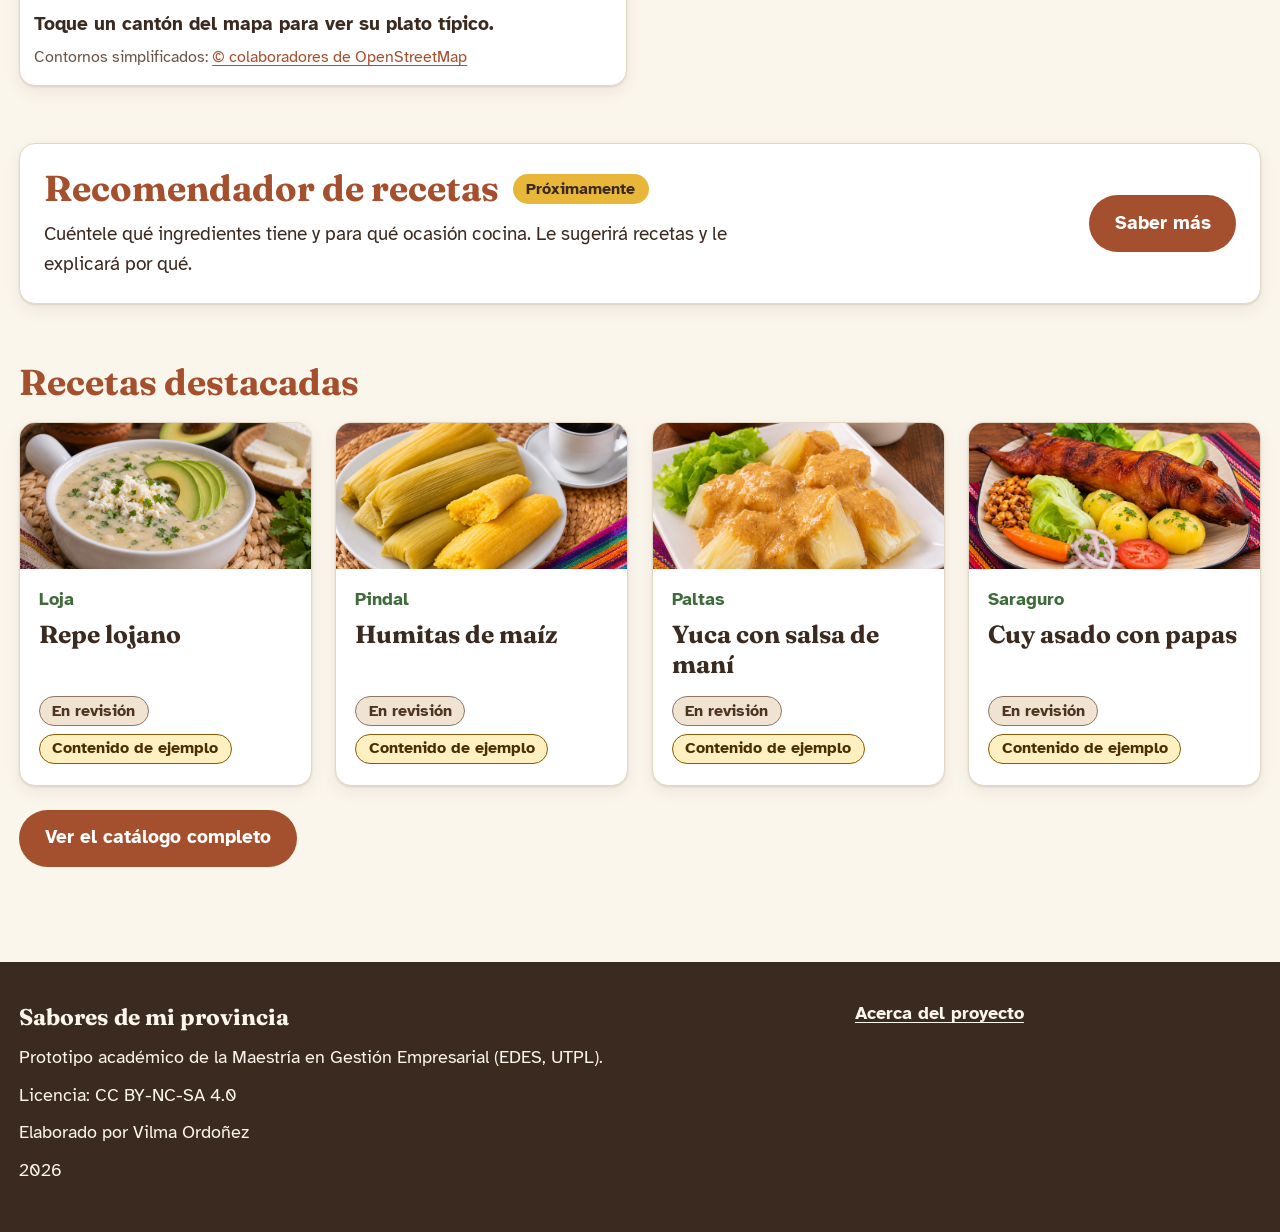
==== commit 538654c4: "Pie de página con el texto indicado por la autora Co-Authored-By: Claude Sonnet 5.5 <noreply@anthrop" ====
--- a/index.html
+++ b/index.html
@@ -109,9 +109,9 @@
       <div>
         <p class="pie__marca">Sabores de mi provincia</p>
         <p data-i18n="pie.proyecto">Prototipo académico de la Maestría en Gestión Empresarial (EDES, UTPL).</p>
-        <p data-i18n="pie.ejemplo">Las recetas y los establecimientos que se muestran son de ejemplo hasta contar con validación y autorización escrita.</p>
-        <p data-i18n="pie.licencia">Licencia prevista del contenido: CC BY-NC-SA 4.0, con crédito a los portadores del saber.</p>
-        <p data-i18n="pie.ia">Construido con ayuda de inteligencia artificial (Claude Code); las decisiones las toma la persona responsable del proyecto.</p>
+        <p data-i18n="pie.licencia">Licencia: CC BY-NC-SA 4.0</p>
+        <p data-i18n="pie.autora">Elaborado por Vilma Ordoñez</p>
+        <p>2026</p>
       </div>
       <p><a href="acerca.html" data-i18n="pie.acerca">Acerca del proyecto</a></p>
     </div>
--- a/assets/css/styles.css
+++ b/assets/css/styles.css
@@ -388,3 +388,11 @@
 @media (forced-colors: active) {
   .tarjeta, .chip, .aviso, .insignia { border: 2px solid CanvasText; }
 }
+
+/* ---------- Página «Acerca del proyecto» ---------- */
+.acerca { padding-block: 2rem 3rem; max-width: 46rem; }
+.acerca h2 { margin-top: 2.25rem; }
+.acerca h3 { margin-top: 1.5rem; font-size: 1.15rem; }
+.acerca__lead { font-size: 1.15rem; }
+.acerca__lista { list-style: disc; padding-left: 1.4rem; display: grid; gap: .5rem; margin-top: .5rem; }
+.acerca__nota { margin-top: 2.25rem; }
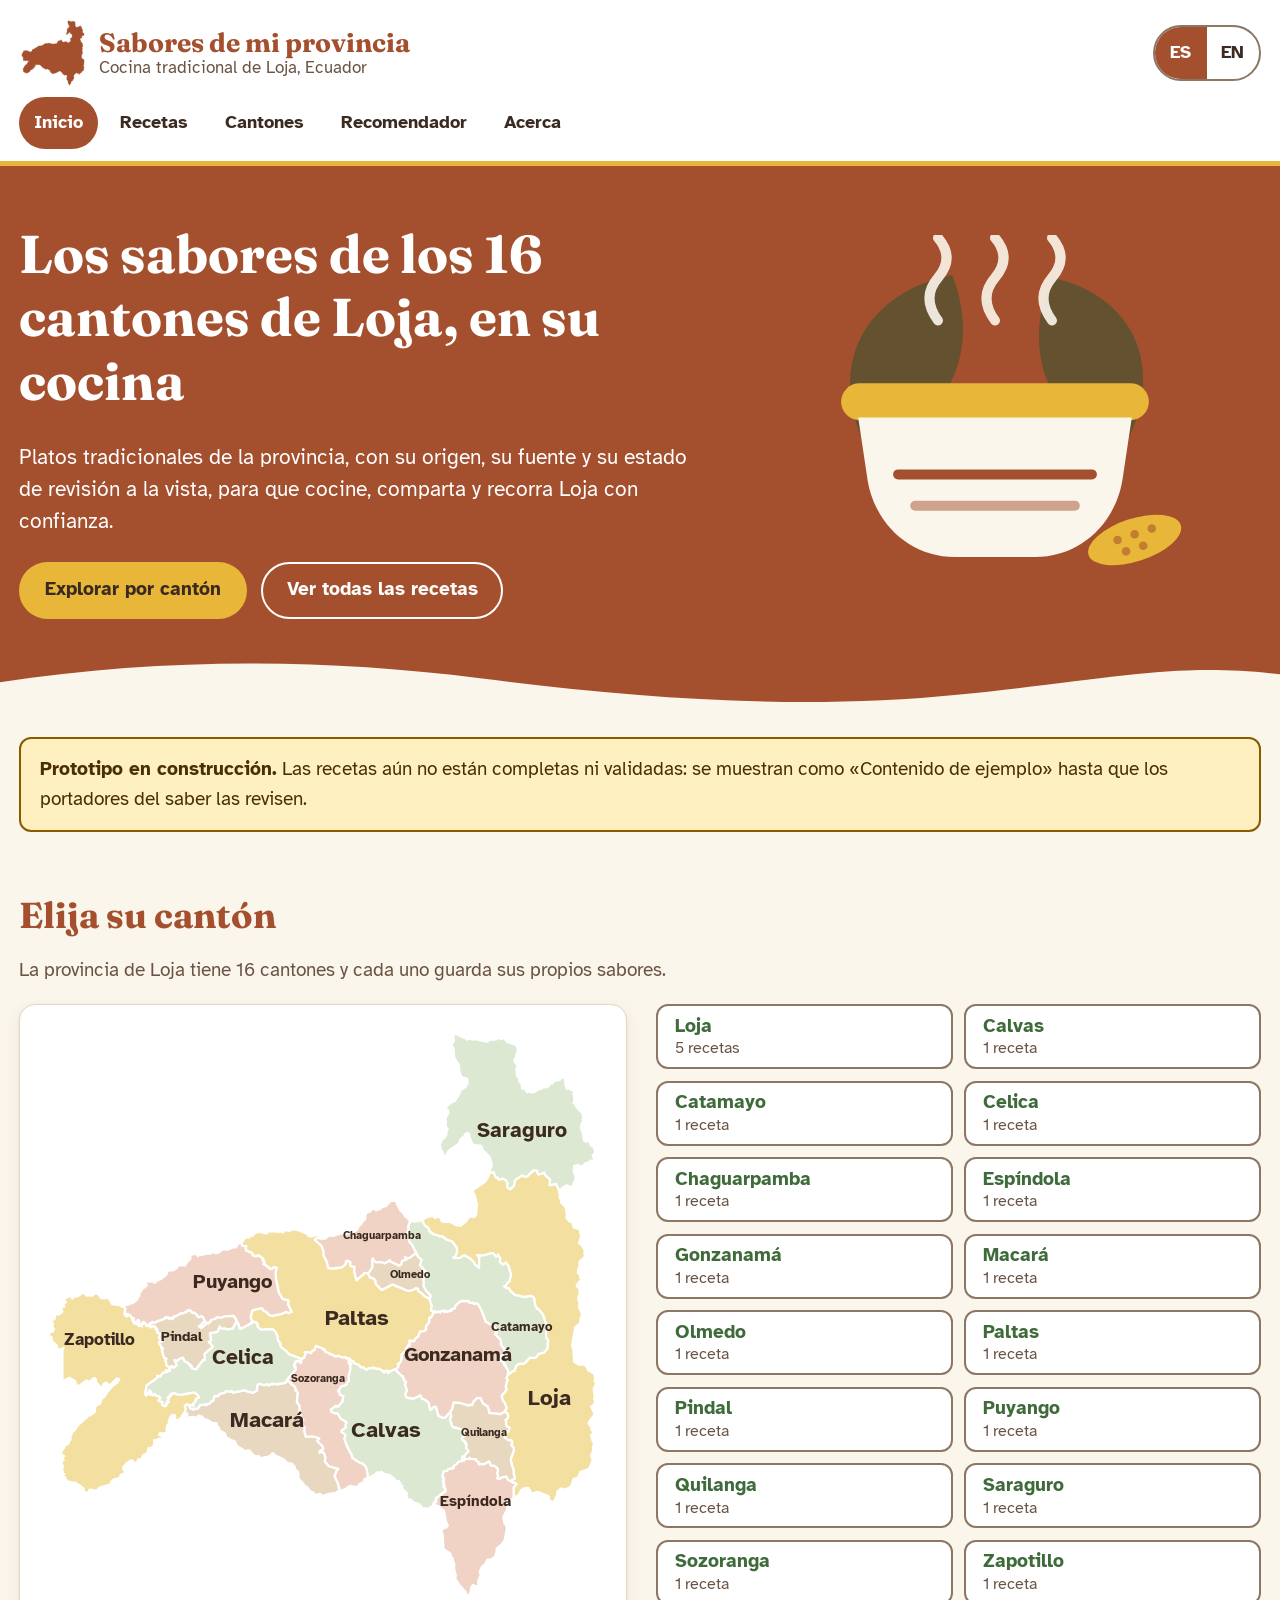
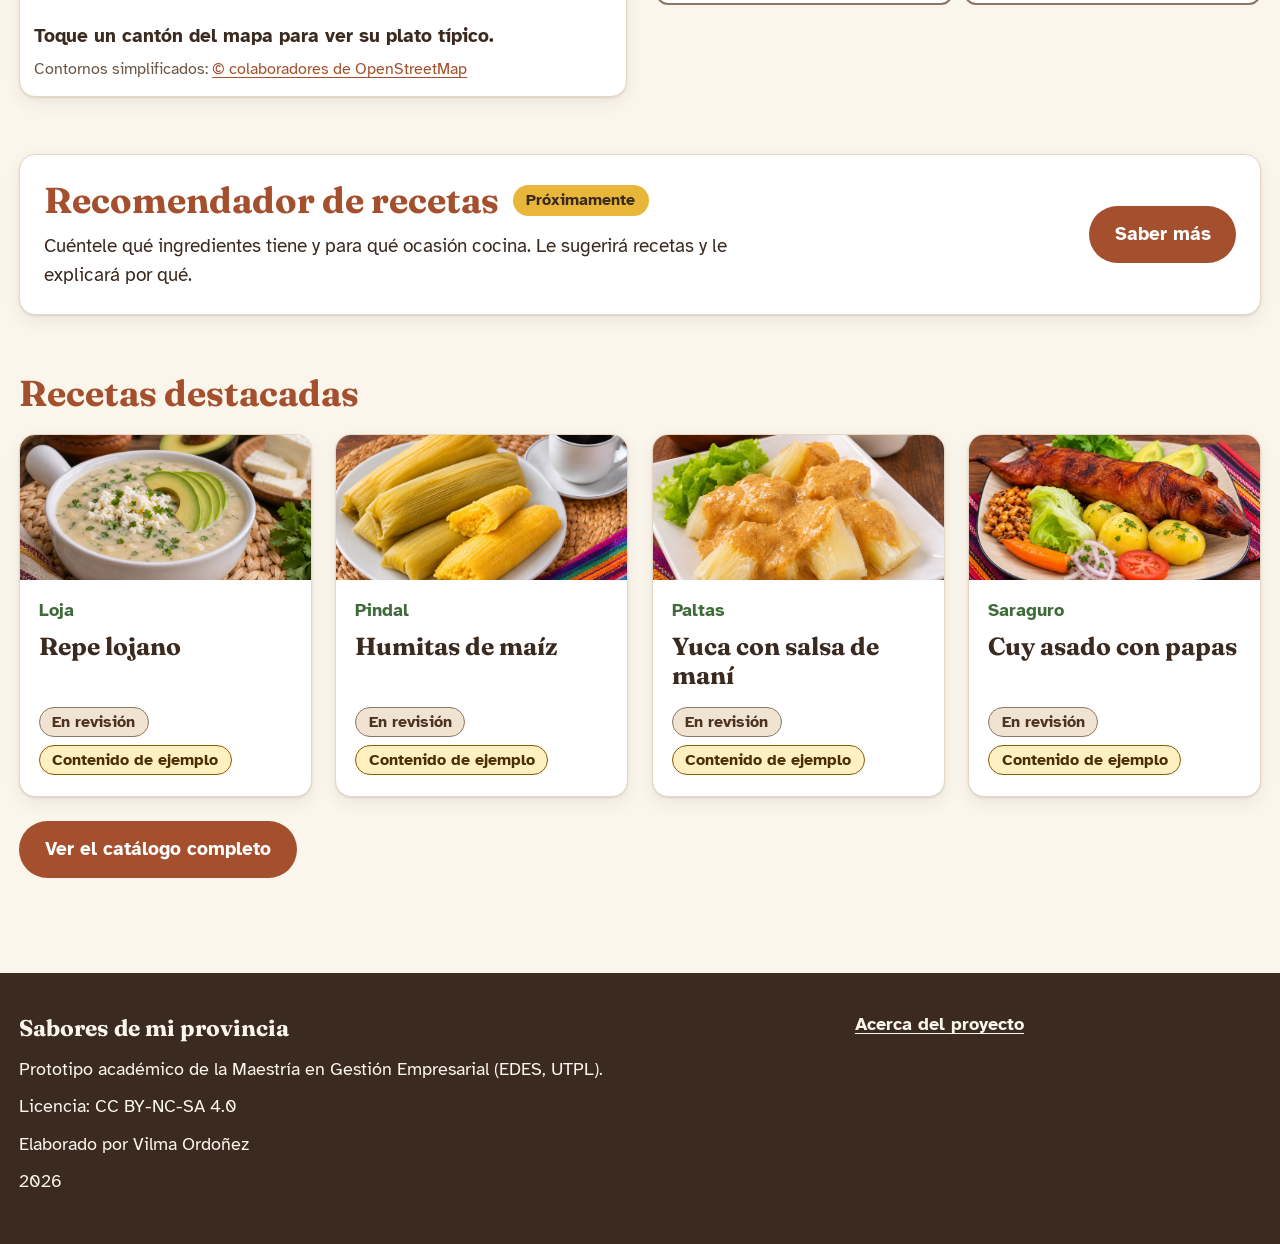
==== commit ab1bb2d6: "Encabezado: silueta de la provincia de Loja junto al título Co-Authored-By: Claude Sonnet 5.5 <norep" ====
--- a/index.html
+++ b/index.html
@@ -19,7 +19,7 @@
   <header class="cabecera">
     <div class="contenedor cabecera__fila">
       <a class="marca" href="index.html">
-        <img class="marca__logo" src="assets/img/icono.svg" alt="" width="48" height="48">
+        <img class="marca__logo" src="assets/img/silueta-loja.svg" alt="" width="49" height="50">
         <span class="marca__texto">
           <span class="marca__nombre">Sabores de mi provincia</span>
           <span class="marca__sub" data-i18n="marca.sub">Cocina tradicional de Loja, Ecuador</span>
--- a/assets/css/styles.css
+++ b/assets/css/styles.css
@@ -162,7 +162,7 @@
   color: var(--color-texto); text-decoration: none; min-width: 0;
 }
 .marca:hover .marca__nombre { text-decoration: underline; text-decoration-thickness: 2px; }
-.marca__logo { width: 2.6rem; height: 2.6rem; flex: none; }
+.marca__logo { width: 2.8rem; height: 2.8rem; flex: none; object-fit: contain; }
 .marca__texto { display: flex; flex-direction: column; min-width: 0; }
 .marca__nombre {
   font-family: var(--fuente-titulos); font-weight: 700;
@@ -358,7 +358,7 @@
   .catalogo { grid-template-columns: repeat(2, 1fr); }
   .canton--varias { grid-column: 1 / -1; }
   .marca__nombre { font-size: 1.4rem; }
-  .marca__logo { width: 3rem; height: 3rem; }
+  .marca__logo { width: 3.6rem; height: 3.6rem; }
 }
 
 @media (min-width: 56rem) {
